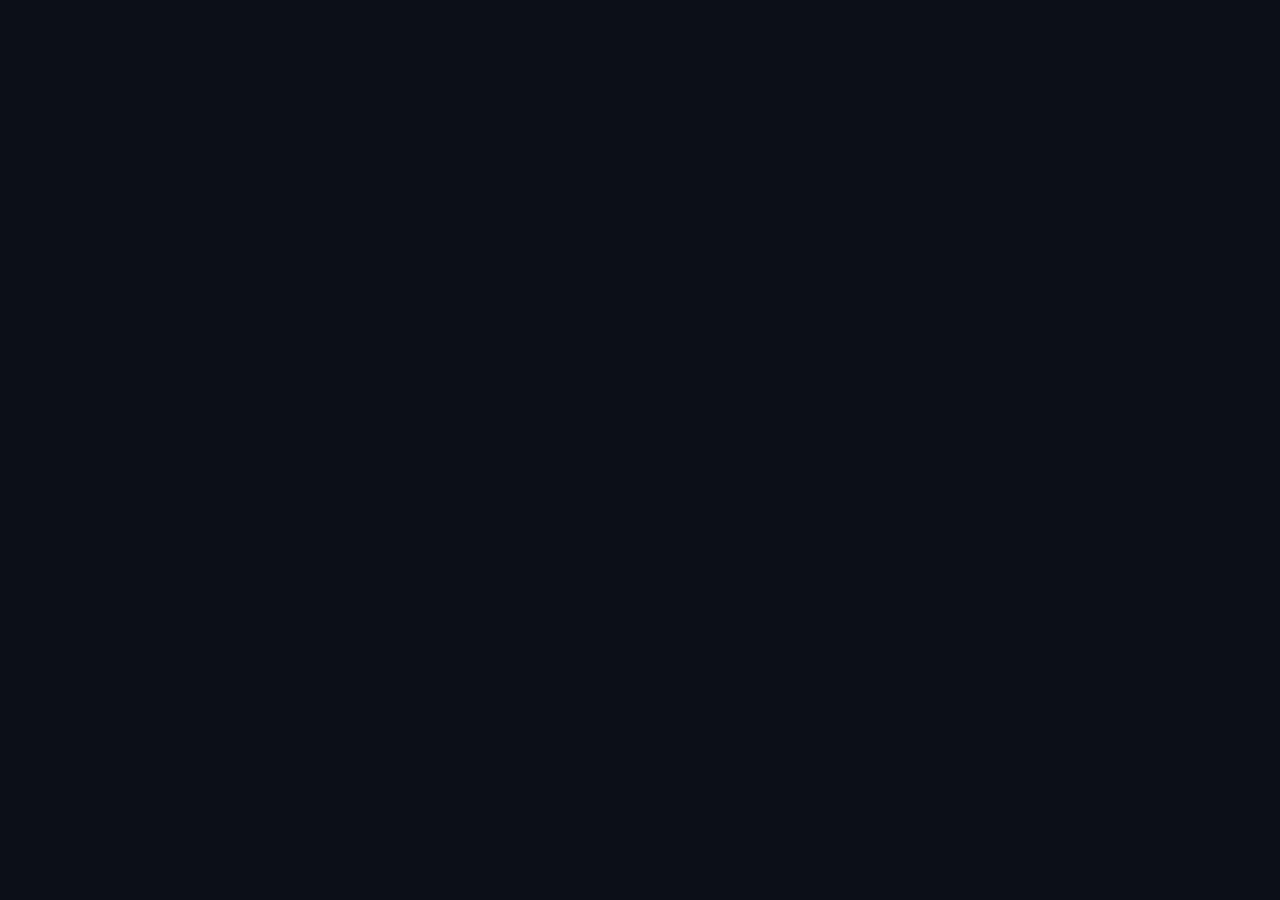
==== index.html @ 661e9dd3 "add utility classes and start on design-system.html" ====
<!DOCTYPE html>
<html lang="en">
  <head>
    <meta charset="UTF-8" />
    <meta name="viewport" content="width=device-width, initial-scale=1.0" />

    <link
      rel="icon"
      type="image/png"
      sizes="32x32"
      href="./assets/favicon-32x32.png"
    />

    <link rel="stylesheet" href="index.css" />

    <title>Frontend Mentor | Space tourism website</title>
  </head>
  <body></body>
</html>
---- index.css ----
/* -------------------------- */
/*      Custom Properties     */
/* -------------------------- */
:root {
  /* colors */
  --clr-dark: 230 35% 7%;
  --clr-light: 231 77% 90%;
  --clr-white: 0 0% 100%;

  /* font sizes */
  --fs-900: 9.375rem;
  --fs-800: 6.25rem;
  --fs-700: 3.5rem;
  --fs-600: 2rem;
  --fs-500: 1.75rem;
  --fs-400: 1.125rem;
  --fs-300: 1rem;
  --fs-200: 0.875rem;

  /* font-families */
  --ff-serif: 'Bellefair', serif;
  --ff-sans-cond: 'Barlow Condensed', sans-serif;
  --ff-sans-normal: 'Barlow', sans-serif;
}

/* -------------------------- */
/*           Reset            */
/* -------------------------- */

/* Box sizing */
*,
*::before,
*::after {
  box-sizing: border-box;
}

/* Reset margins */
body,
h1,
h2,
h3,
h4,
h5,
p,
figure,
picture {
  margin: 0;
}

h1,
h2,
h3,
h4,
h5,
h6,
p {
  font-weight: 400;
}

/* set up the body */
body {
  font-family: var(--ff-sans-normal);
  font-size: var(--fs-400);
  color: hsl(var(--clr-white));
  background-color: hsl(var(--clr-dark));
  line-height: 1.5;
  min-height: 100vh;
}

/* make images easier to work with */
img,
picture {
  max-width: 100%;
  display: block;
}

/* make form elements easier to work with */
input,
button,
textarea,
select {
  font: inherit;
}

/* remove animations for people who have turned them off */
@media (prefers-reduced-motion: reduce) {
  *,
  *::before,
  *::after {
    animation-duration: 0.01ms !important;
    animation-iteration-count: 1 !important;
    transition-duration: 0.01ms !important;
    scroll-behavior: auto !important;
  }
}

/* -------------------------- */
/*      Utility Classes       */
/* -------------------------- */

.flex {
  display: flex;
  gap: var(--gap, 1rem);
}

.grid {
  display: grid;
  gap: var(--gap, 1rem);
}

.flow > * + * {
  margin-top: var(--flow-space, 1rem);
  outline: 1px solid red;
}

.container {
  padding-inline: 2em;
  margin-inline: auto;
  max-width: 80rem;
}

/* visually hides content for sighted users but keeps it 
on the page for screen readers*/
.sr-only {
  position: absolute;
  width: 1px;
  height: 1px;
  padding: 0;
  margin: -1px;
  overflow: hidden;
  clip: rect(0, 0, 0, 0);
  white-space: nowrap;
  border: 0;
}

/* -------------------------- */
/*           Colors           */
/* -------------------------- */
.bg-dark {
  background-color: hsl(var(--clr-dark));
}

.bg-accent {
  background-color: hsl(var(--clr-light));
}

.bg-white {
  background-color: hsl(var(--clr-white));
}

.text-dark {
  color: hsl(var(--clr-dark));
}

.text-accent {
  color: hsl(var(--clr-light));
}

.text-white {
  color: hsl(var(--clr-white));
}

.example-component {
  background-color: hsl(var(--clr-light) / 20%);
}

/* -------------------------- */
/*         Typography         */
/* -------------------------- */

/* font utility classes */
.ff-serif {
  font-family: var(--ff-serif);
}
.ff-sans-cond {
  font-family: var(--ff-sans-cond);
}
.ff-sans-normal {
  font-family: var(--ff-sans-normal);
}

/* spacing utility classes */
.letter-spacing-1 {
  letter-spacing: 4.75px;
}
.letter-spacing-2 {
  letter-spacing: 2.7px;
}
.letter-spacing-3 {
  letter-spacing: 2.35px;
}

/* sets all letters in the text to uppercase */
.uppercase {
  text-transform: uppercase;
}

/* font size utility classes */
.fs-900 {
  font-size: var(--fs-900);
}
.fs-800 {
  font-size: var(--fs-800);
}
.fs-700 {
  font-size: var(--fs-700);
}
.fs-600 {
  font-size: var(--fs-600);
}
.fs-500 {
  font-size: var(--fs-500);
}
.fs-400 {
  font-size: var(--fs-400);
}
.fs-300 {
  font-size: var(--fs-300);
}
.fs-200 {
  font-size: var(--fs-200);
}

/* line height utility classes */
.fs-900,
.fs-800,
.fs-700,
.fs-600 {
  line-height: 1.1;
}

.numbered-title {
  font-family: var(--ff-sans-cond);
  font-size: var(--fs-500);
  text-transform: uppercase;
  letter-spacing: 4.72px;
}

.numbered-title span {
  margin-right: 0.5em;
  font-weight: 700;
  color: hsl(0, 0%, 50%);
}
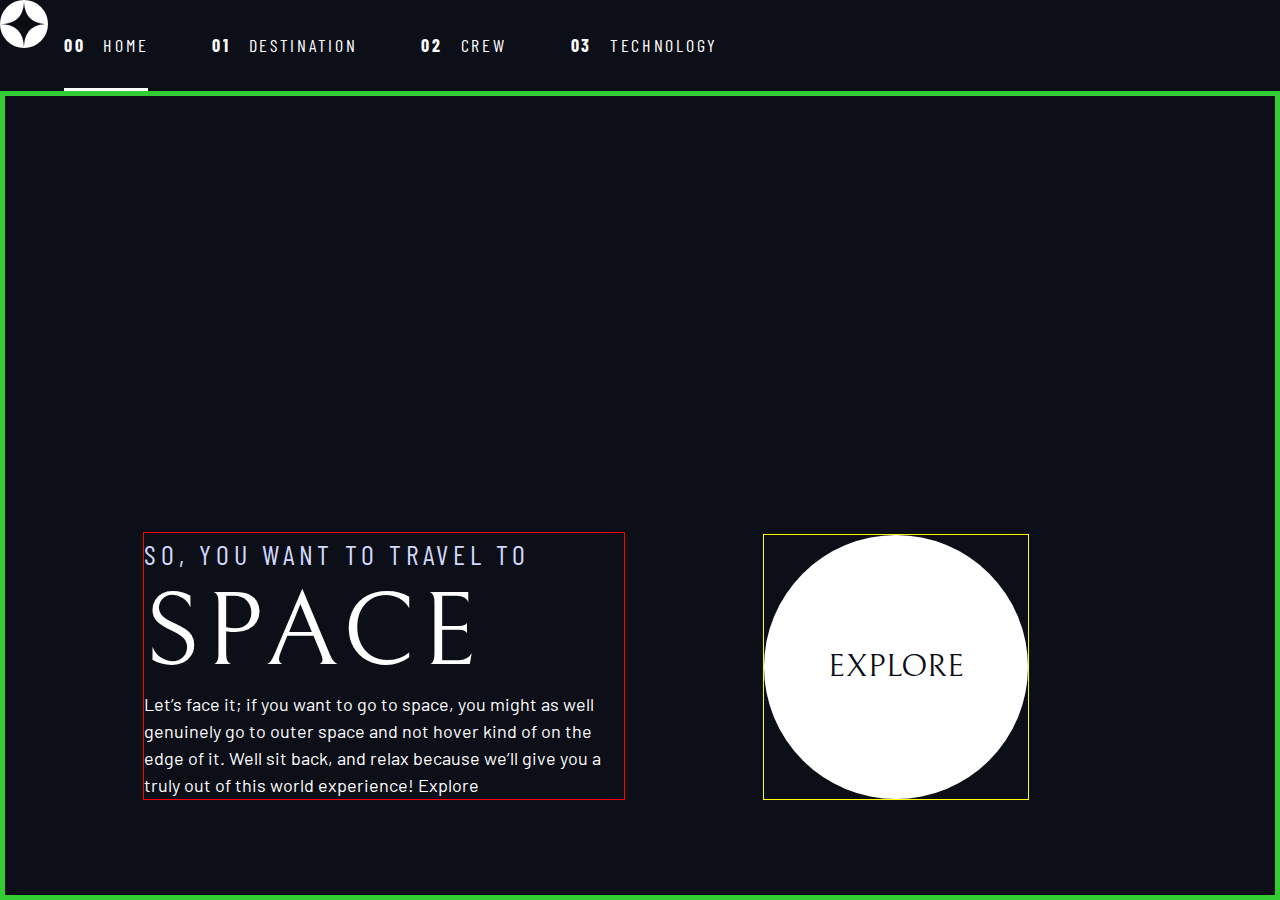
==== commit c865fdb1: "finish home page" ====
--- a/index.html
+++ b/index.html
@@ -13,7 +13,78 @@
 
     <link rel="stylesheet" href="index.css" />
 
+    <link rel="preconnect" href="https://fonts.googleapis.com" />
+    <link rel="preconnect" href="https://fonts.gstatic.com" crossorigin />
+    <link
+      href="https://fonts.googleapis.com/css2?family=Barlow+Condensed:wght@400;700&family=Bellefair&family=Barlow:wght@400;700&display=swap"
+      rel="stylesheet"
+    />
+
     <title>Frontend Mentor | Space tourism website</title>
   </head>
-  <body></body>
+  <body class="home">
+    <header class="primary-header flex">
+      <div>
+        <img
+          src="./assets/shared/logo.svg"
+          alt="space tourism logo"
+          class="logo"
+        />
+      </div>
+      <nav>
+        <ul class="primary-navigation underline-indicators flex">
+          <li>
+            <a
+              class="ff-sans-cond uppercase text-white letter-spacing-2 active"
+              href="index.html"
+              ><span>00</span>Home</a
+            >
+          </li>
+          <li>
+            <a
+              class="ff-sans-cond uppercase text-white letter-spacing-2"
+              href="destination.html"
+              ><span>01</span>Destination</a
+            >
+          </li>
+          <li>
+            <a
+              class="ff-sans-cond uppercase text-white letter-spacing-2"
+              href="crew.html"
+              ><span>02</span>Crew</a
+            >
+          </li>
+          <li>
+            <a
+              class="ff-sans-cond uppercase text-white letter-spacing-2"
+              href="technology.html"
+              ><span>03</span>Technology</a
+            >
+          </li>
+        </ul>
+      </nav>
+    </header>
+
+    <div class="grid-container grid-container--home">
+      <div>
+        <h1 class="text-accent fs-500 ff-sans-cond uppercase letter-spacing-1">
+          So, you want to travel to
+          <span class="block-display fs-900 ff-serif text-white">Space</span>
+        </h1>
+        <p>
+          Let’s face it; if you want to go to space, you might as well genuinely
+          go to outer space and not hover kind of on the edge of it. Well sit
+          back, and relax because we’ll give you a truly out of this world
+          experience! Explore
+        </p>
+      </div>
+      <div>
+        <a
+          href="#"
+          class="large-button uppercase text-dark bg-white ff-serif fs-600"
+          >Explore</a
+        >
+      </div>
+    </div>
+  </body>
 </html>
--- a/index.css
+++ b/index.css
@@ -8,12 +8,12 @@
   --clr-white: 0 0% 100%;
 
   /* font sizes */
-  --fs-900: 9.375rem;
-  --fs-800: 6.25rem;
-  --fs-700: 3.5rem;
-  --fs-600: 2rem;
+  --fs-900: clamp(5rem, 7vw + 1rem, 9.375rem);
+  --fs-800: 3.5rem;
+  --fs-700: 1.5rem;
+  --fs-600: 1rem;
   --fs-500: 1.75rem;
-  --fs-400: 1.125rem;
+  --fs-400: 0.9375rem;
   --fs-300: 1rem;
   --fs-200: 0.875rem;
 
@@ -21,6 +21,28 @@
   --ff-serif: 'Bellefair', serif;
   --ff-sans-cond: 'Barlow Condensed', sans-serif;
   --ff-sans-normal: 'Barlow', sans-serif;
+}
+
+/* tablet styles */
+@media (min-width: 35em) {
+  :root {
+    /* font sizes */
+    --fs-800: 5rem;
+    --fs-700: 2.5rem;
+    --fs-600: 1.5rem;
+    --fs-400: 1rem;
+  }
+}
+
+/* mobile styles */
+@media (min-width: 45em) {
+  :root {
+    /* font sizes */
+    --fs-800: 6.25rem;
+    --fs-700: 3.5rem;
+    --fs-600: 2rem;
+    --fs-400: 1.125rem;
+  }
 }
 
 /* -------------------------- */
@@ -65,6 +87,8 @@
   background-color: hsl(var(--clr-dark));
   line-height: 1.5;
   min-height: 100vh;
+  display: grid;
+  grid-template-rows: min-content 1fr;
 }
 
 /* make images easier to work with */
@@ -108,15 +132,64 @@
   gap: var(--gap, 1rem);
 }
 
+.block-display {
+  display: block;
+}
+
+/* means choose all elements (second *) that have an adjacent sibling (+) 
+   of any element (first *) with no extra specificity */
+/* can alternatively be written as *:where(:not(:first-child)) */
+/* the "where" is where the specificity is not added in the alternative method */
+/* if specifity is desired, "is" is used instead of "where" */
 .flow > * + * {
   margin-top: var(--flow-space, 1rem);
-  outline: 1px solid red;
 }
 
 .container {
   padding-inline: 2em;
   margin-inline: auto;
   max-width: 80rem;
+}
+
+.grid-container {
+  border: 5px solid limegreen;
+  display: grid;
+  text-align: center;
+  place-items: center;
+  padding-inline: 1rem;
+}
+
+/* ch means characters */
+.grid-container * {
+  max-width: 50ch;
+}
+
+/* needs to be put into a separate media query after 
+   the original grid container and not before */
+@media (min-width: 45em) {
+  .grid-container {
+    column-gap: var(--container-gap, 2rem);
+    grid-template-columns: minmax(1rem, 1fr) repeat(2, minmax(0, 30rem)) minmax(
+        1rem,
+        1fr
+      );
+    text-align: left;
+  }
+
+  .grid-container > *:first-child {
+    grid-column: 2;
+    outline: 1px solid red;
+  }
+
+  .grid-container > *:last-child {
+    grid-column: 3;
+    outline: 1px solid yellow;
+  }
+
+  .grid-container--home {
+    padding-bottom: 6rem;
+    align-items: end;
+  }
 }
 
 /* visually hides content for sighted users but keeps it 
@@ -160,10 +233,6 @@
   color: hsl(var(--clr-white));
 }
 
-.example-component {
-  background-color: hsl(var(--clr-light) / 20%);
-}
-
 /* -------------------------- */
 /*         Typography         */
 /* -------------------------- */
@@ -221,7 +290,7 @@
   font-size: var(--fs-200);
 }
 
-/* line height utility classes */
+/* line height utility class */
 .fs-900,
 .fs-800,
 .fs-700,
@@ -241,3 +310,128 @@
   font-weight: 700;
   color: hsl(0, 0%, 50%);
 }
+
+/* -------------------------- */
+/*         Components         */
+/* -------------------------- */
+.large-button {
+  font-size: 2rem;
+  position: relative;
+  padding: 0 2em;
+  /* can be done with display: flex and 
+  justify-content/align-items but it takes
+  an extra line */
+  display: inline-grid;
+  place-items: center;
+  /* adjusts the size to a box which has a
+  1:1 aspect ratio */
+  aspect-ratio: 1;
+  border-radius: 50%;
+  text-decoration: none;
+  z-index: 1;
+}
+
+.large-button::after {
+  content: '';
+  position: absolute;
+  z-index: -1;
+  background: hsl(var(--clr-white) / 0.15);
+  width: 100%;
+  height: 100%;
+  border-radius: 50%;
+  opacity: 0%;
+  transition: opacity 500ms linear, transform 500ms ease-in-out;
+}
+
+.large-button:hover::after,
+.large-button:focus::after {
+  opacity: 1;
+  transform: scale(1.5);
+}
+
+.primary-navigation {
+  --gap: 4rem;
+  --underline-gap: 2rem;
+  list-style: none;
+  padding: 0;
+  margin: 0;
+}
+
+.primary-navigation a {
+  text-decoration: none;
+}
+
+.primary-navigation a > span {
+  font-weight: 700;
+  margin-right: 1em;
+}
+
+.underline-indicators * {
+  padding: var(--underline-gap, 1rem) 0;
+  cursor: pointer;
+}
+
+.underline-indicators li > *,
+.underline-indicators button {
+  border: 0;
+  border-bottom: 0.2rem solid hsl(var(--clr-white) / 0);
+}
+
+.underline-indicators li > *:hover,
+*:focus,
+.underline-indicators button:hover,
+button:focus {
+  border-color: hsl(var(--clr-white) / 0.25);
+}
+
+.underline-indicators li > .active,
+.underline-indicators > [aria-selected='true'] {
+  color: hsl(var(--clr-white));
+  border-color: hsl(var(--clr-white));
+}
+
+.tab-list {
+  --gap: 2rem;
+}
+
+.dot-indicators > * {
+  cursor: pointer;
+  border-radius: 50%;
+  aspect-ratio: 1;
+  padding: 0.5em;
+  border: 0;
+  background-color: hsl(var(--clr-white) / 0.25);
+}
+
+.dot-indicators > *:hover,
+.dot-indicators > *:focus {
+  background-color: hsl(var(--clr-white) / 0.5);
+}
+
+.dot-indicators > [aria-selected='true'] {
+  background-color: hsl(var(--clr-white));
+}
+
+.number-indicators > button {
+  cursor: pointer;
+  padding: 0 1em;
+  aspect-ratio: 1;
+  border-radius: 50%;
+  border: 2px solid hsl(var(--clr-white) / 0.25);
+}
+
+.number-indicators > *:hover,
+.number-indicators > *:focus {
+  border-color: hsl(var(--clr-white) / 0.5);
+}
+
+.number-indicators > [aria-selected='true'] {
+  color: hsl(var(--clr-dark));
+  background-color: hsl(var(--clr-white));
+}
+
+/* ------------------------ */
+/* Page Specific background */
+/* ------------------------ */
+.home {
+}
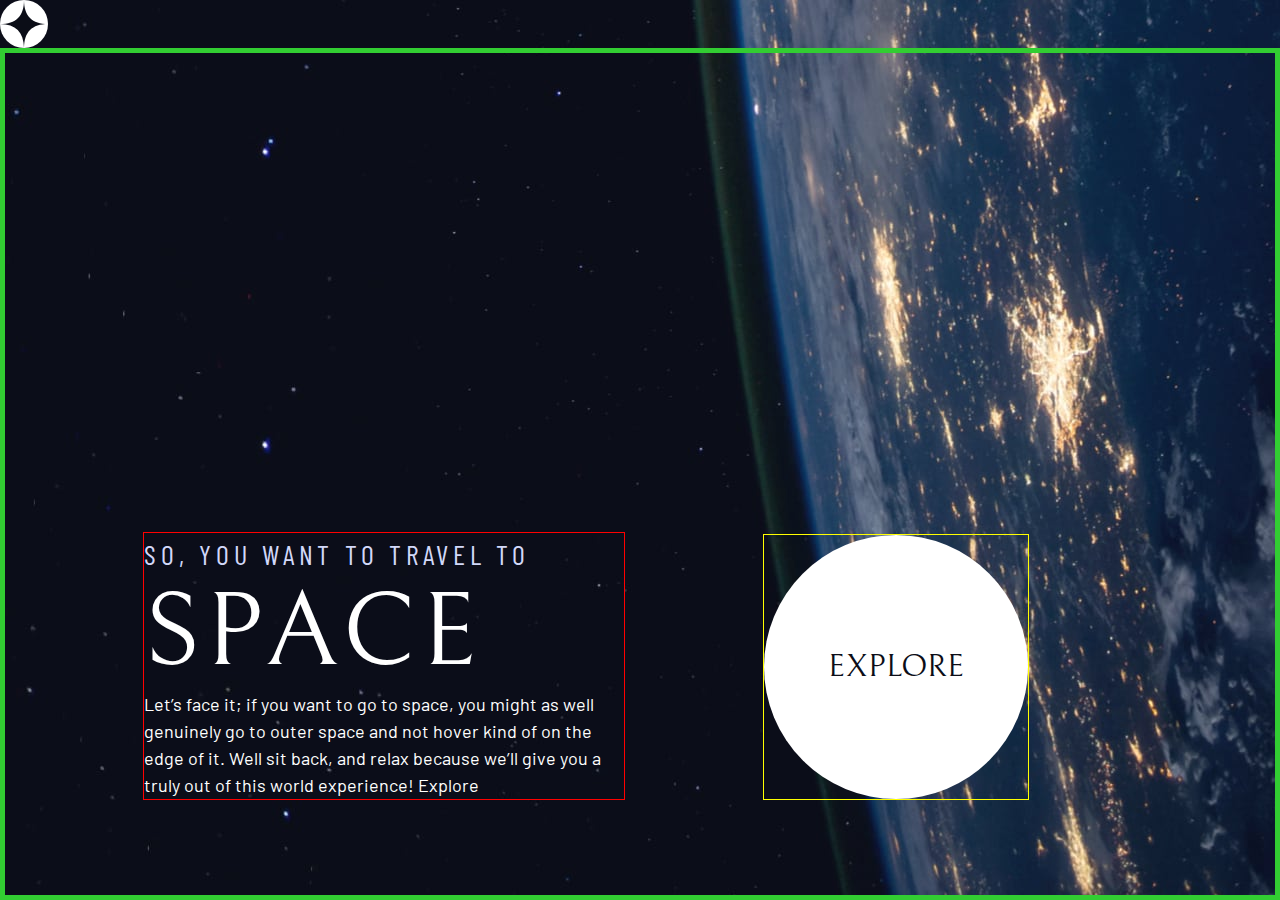
==== commit 8b1d373b: "add background image to home page" ====
--- a/index.html
+++ b/index.html
@@ -31,7 +31,7 @@
           class="logo"
         />
       </div>
-      <nav>
+      <!-- <nav>
         <ul class="primary-navigation underline-indicators flex">
           <li>
             <a
@@ -62,7 +62,7 @@
             >
           </li>
         </ul>
-      </nav>
+      </nav> -->
     </header>
 
     <div class="grid-container grid-container--home">
--- a/index.css
+++ b/index.css
@@ -433,5 +433,24 @@
 /* ------------------------ */
 /* Page Specific background */
 /* ------------------------ */
+body {
+  background-size: cover;
+  background-position: bottom-center;
+}
+
 .home {
-}
+  background-image: url(./assets/home/background-home-mobile.jpg);
+}
+
+@media (min-width: 35em) {
+  .home {
+    background-position: center center;
+    background-image: url(./assets/home/background-home-tablet.jpg);
+  }
+}
+
+@media (min-width: 45em) {
+  .home {
+    background-image: url(./assets/home/background-home-desktop.jpg);
+  }
+}
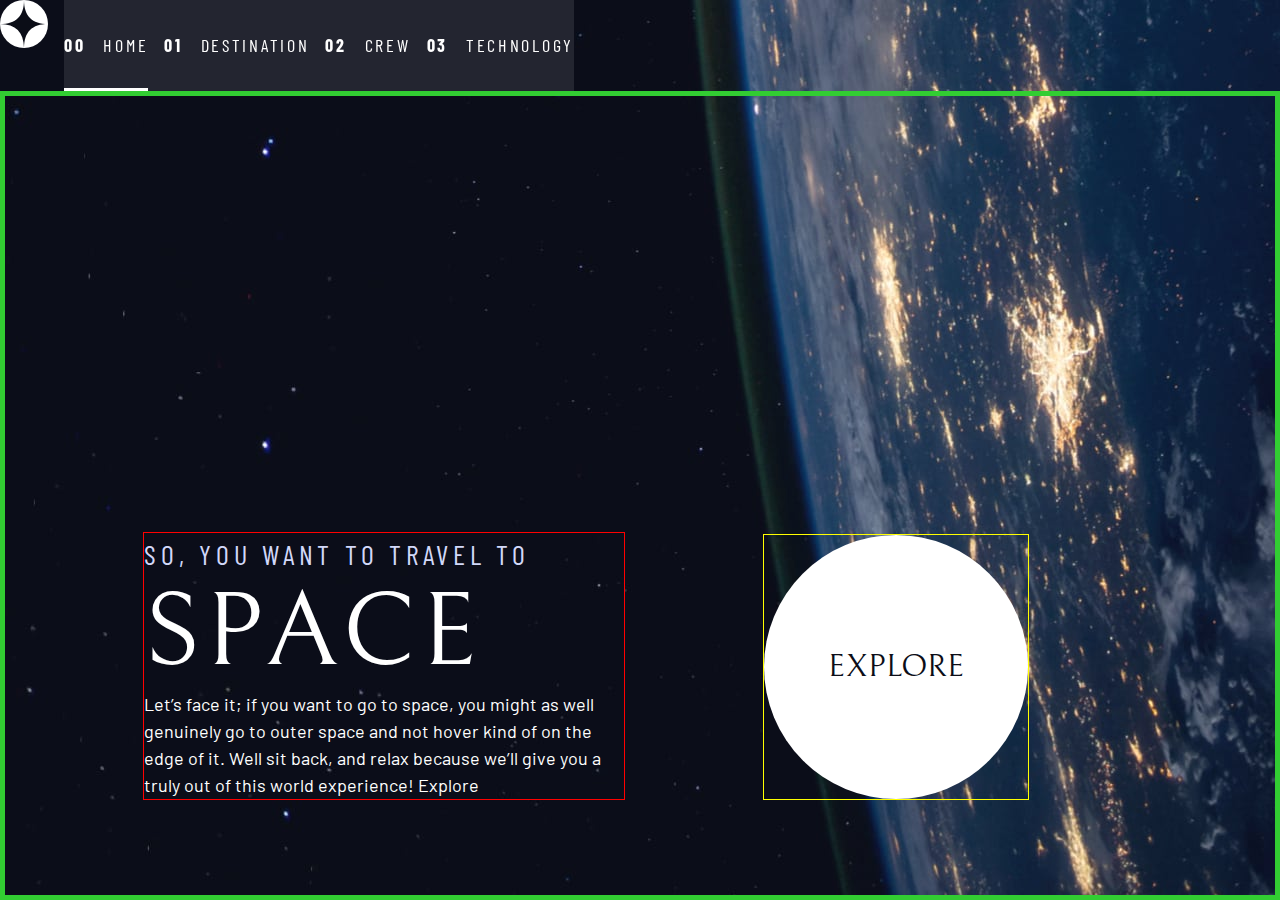
==== commit 13f39310: "complete basic navigation bar" ====
--- a/index.html
+++ b/index.html
@@ -21,6 +21,7 @@
     />
 
     <title>Frontend Mentor | Space tourism website</title>
+    <script src="index.js" defer></script>
   </head>
   <body class="home">
     <header class="primary-header flex">
@@ -31,8 +32,25 @@
           class="logo"
         />
       </div>
-      <!-- <nav>
-        <ul class="primary-navigation underline-indicators flex">
+      <!-- aria-controls attribute identifies the element (or elements) 
+           whose contents or presence are controlled by the element on 
+           which this attribute is set 
+      -->
+      <!-- this includes things like interactive or input control, be it 
+           a checkbox, radio button, tab panel, icon, toggles
+      -->
+      <button class="mobile-nav-toggle" aria-controls="primary-navigation">
+        <!-- The aria-expanded attribute is set on an element to indicate 
+             if a control is expanded or collapsed, and whether or not its 
+             child elements are displayed or hidden. 
+        -->
+        <span class="sr-only" aria-expanded="false">Menu</span>
+      </button>
+      <nav>
+        <ul
+          class="primary-navigation underline-indicators flex"
+          data-visible="false"
+        >
           <li>
             <a
               class="ff-sans-cond uppercase text-white letter-spacing-2 active"
@@ -62,7 +80,7 @@
             >
           </li>
         </ul>
-      </nav> -->
+      </nav>
     </header>
 
     <div class="grid-container grid-container--home">
--- a/index.css
+++ b/index.css
@@ -89,6 +89,8 @@
   min-height: 100vh;
   display: grid;
   grid-template-rows: min-content 1fr;
+
+  overflow-x: hidden;
 }
 
 /* make images easier to work with */
@@ -350,11 +352,56 @@
 }
 
 .primary-navigation {
-  --gap: 4rem;
   --underline-gap: 2rem;
   list-style: none;
   padding: 0;
   margin: 0;
+  background: hsl(var(--clr-white) / 0.1);
+  backdrop-filter: blur(20px);
+}
+
+.mobile-nav-toggle {
+  display: none;
+}
+
+@media (max-width: 35rem) {
+  .primary-navigation {
+    --underline-gap: 0.5rem;
+    list-style: none;
+    padding: 0;
+    margin: 0;
+    flex-direction: column;
+    /* takes the element out of the flow of the HTML document */
+    position: fixed;
+    /* shorthand for top right bottom left properties */
+    inset: 0 0 0 30%;
+    /* puts the navigation above the explore button */
+    z-index: 2;
+    padding: min(20rem, 10vh) 2rem;
+  }
+
+  .primary-navigation[data-visible='true'] {
+    transform: translateX(0);
+  }
+
+  .mobile-nav-toggle {
+    display: block;
+    position: absolute;
+    z-index: 3;
+    right: 1rem;
+    top: 2rem;
+    background: transparent;
+    background-image: url(./assets/shared/icon-hamburger.svg);
+    background-repeat: no-repeat;
+    width: 1.5rem;
+    aspect-ratio: 1;
+    border: 0;
+    transform: translateX(100%);
+  }
+
+  .primary-navigation.underline-indicators * {
+    border: 0;
+  }
 }
 
 .primary-navigation a {
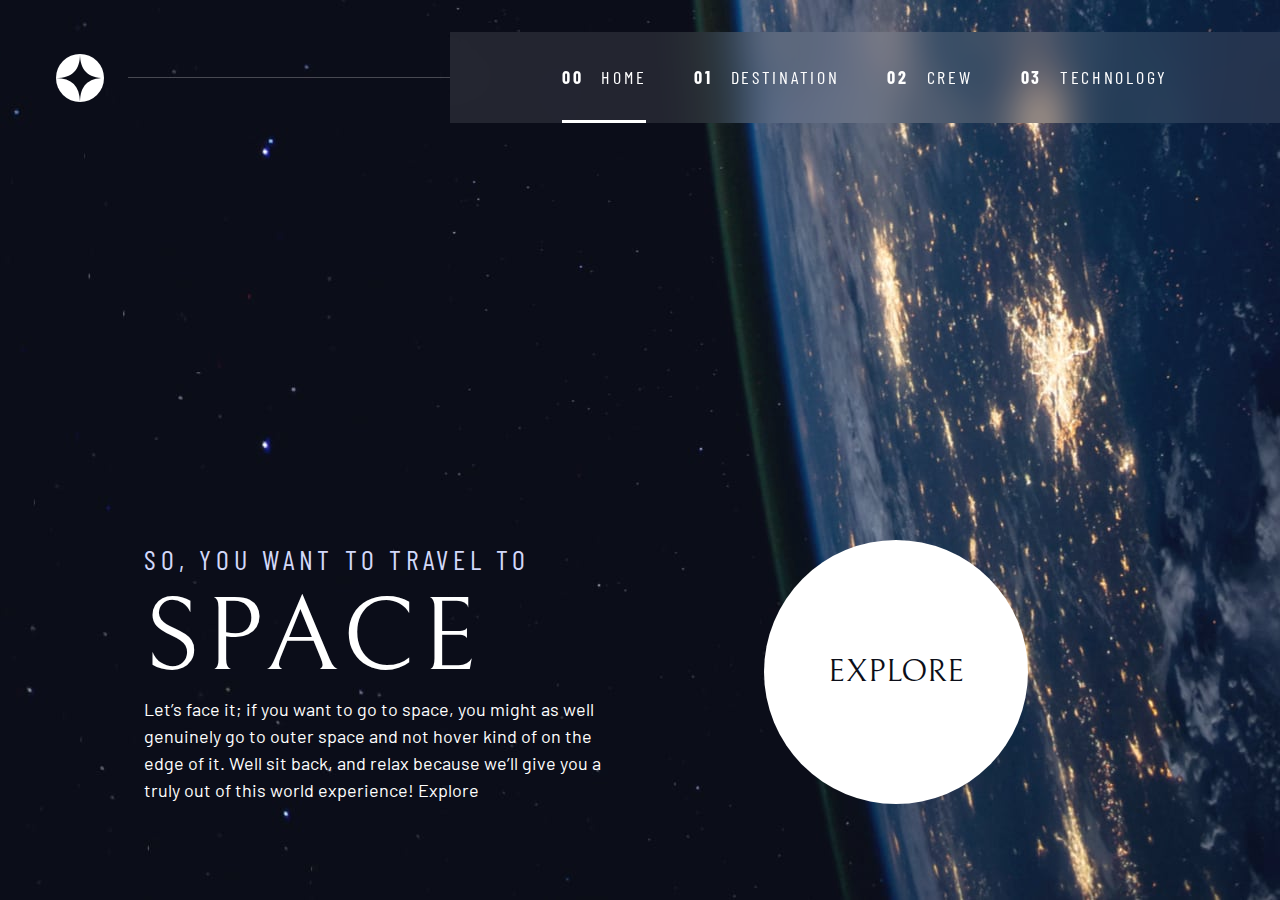
==== commit bd83b9a7: "made accessibility changes for screen readers and keyboard users" ====
--- a/index.html
+++ b/index.html
@@ -24,6 +24,7 @@
     <script src="index.js" defer></script>
   </head>
   <body class="home">
+    <a class="skip-to-content" href="#main">Skip to content</a>
     <header class="primary-header flex">
       <div>
         <img
@@ -52,24 +53,26 @@
           data-visible="false"
         >
           <li>
+            <!-- aria-hidden="true" keeps the content visible to
+            the user but hides it for screen readers -->
             <a
               class="ff-sans-cond uppercase text-white letter-spacing-2 active"
               href="index.html"
-              ><span>00</span>Home</a
+              ><span aria-hidden="true">00</span>Home</a
             >
           </li>
           <li>
             <a
               class="ff-sans-cond uppercase text-white letter-spacing-2"
               href="destination.html"
-              ><span>01</span>Destination</a
+              ><span aria-hidden="true">01</span>Destination</a
             >
           </li>
           <li>
             <a
               class="ff-sans-cond uppercase text-white letter-spacing-2"
               href="crew.html"
-              ><span>02</span>Crew</a
+              ><span aria-hidden="true">02</span>Crew</a
             >
           </li>
           <li>
@@ -83,7 +86,8 @@
       </nav>
     </header>
 
-    <div class="grid-container grid-container--home">
+    <!-- main acts as a landmark for screen readers -->
+    <main id="main" class="grid-container grid-container--home">
       <div>
         <h1 class="text-accent fs-500 ff-sans-cond uppercase letter-spacing-1">
           So, you want to travel to
@@ -103,6 +107,6 @@
           >Explore</a
         >
       </div>
-    </div>
+    </main>
   </body>
 </html>
--- a/index.css
+++ b/index.css
@@ -154,9 +154,8 @@
 }
 
 .grid-container {
-  border: 5px solid limegreen;
+  text-align: center;
   display: grid;
-  text-align: center;
   place-items: center;
   padding-inline: 1rem;
 }
@@ -170,22 +169,17 @@
    the original grid container and not before */
 @media (min-width: 45em) {
   .grid-container {
+    text-align: left;
     column-gap: var(--container-gap, 2rem);
-    grid-template-columns: minmax(1rem, 1fr) repeat(2, minmax(0, 30rem)) minmax(
-        1rem,
-        1fr
-      );
-    text-align: left;
+    grid-template-columns: minmax(1rem, 1fr) repeat(2, minmax(0, 30rem)) minmax(1rem, 1fr);
   }
 
   .grid-container > *:first-child {
     grid-column: 2;
-    outline: 1px solid red;
   }
 
   .grid-container > *:last-child {
     grid-column: 3;
-    outline: 1px solid yellow;
   }
 
   .grid-container--home {
@@ -208,6 +202,28 @@
   border: 0;
 }
 
+/* a skip to content link for keyboard users */
+.skip-to-content {
+  /* takes the box out of the flow of the document so
+  it can translate itself in and out of the page */
+  position: absolute;
+  z-index: 9999;
+  background: hsl(var(--clr-white));
+  color: hsl(var(--clr-dark));
+  padding: .5em 1em;
+  margin-inline: auto;
+  /* moves the box out of the page by default */
+  transform: translateY(-100%);
+  /* transitions for the box */
+  transition: transform 500ms ease-in-out;
+}
+
+/* transitions the box into the website when it is
+focused on (usually by keyboard) */
+.skip-to-content:focus {
+  transform: translateX(0);
+}
+
 /* -------------------------- */
 /*           Colors           */
 /* -------------------------- */
@@ -319,27 +335,27 @@
 .large-button {
   font-size: 2rem;
   position: relative;
-  padding: 0 2em;
+  z-index: 1;
   /* can be done with display: flex and 
   justify-content/align-items but it takes
   an extra line */
   display: inline-grid;
+  padding: 0 2em;
+  border-radius: 50%;
   place-items: center;
   /* adjusts the size to a box which has a
   1:1 aspect ratio */
   aspect-ratio: 1;
-  border-radius: 50%;
   text-decoration: none;
-  z-index: 1;
 }
 
 .large-button::after {
   content: '';
   position: absolute;
   z-index: -1;
-  background: hsl(var(--clr-white) / 0.15);
   width: 100%;
   height: 100%;
+  background: hsl(var(--clr-white) / 0.15);
   border-radius: 50%;
   opacity: 0%;
   transition: opacity 500ms linear, transform 500ms ease-in-out;
@@ -351,7 +367,22 @@
   transform: scale(1.5);
 }
 
+/* primary-header */
+
+.logo {
+  margin: 1.5rem clamp(1.5rem, 5vw, 3.5rem);
+}
+
+.primary-header {
+  /* pushes the navbar to the right side of the page */
+  justify-content: space-between;
+  /* keeps the logo vertically centered */
+  align-items: center;
+}
+
 .primary-navigation {
+  /* adds space between the navigation elements */
+  --gap: 3rem;
   --underline-gap: 2rem;
   list-style: none;
   padding: 0;
@@ -360,6 +391,15 @@
   backdrop-filter: blur(20px);
 }
 
+.primary-navigation a {
+  text-decoration: none;
+}
+
+.primary-navigation a > span {
+  font-weight: 700;
+  margin-right: 1em;
+}
+
 .mobile-nav-toggle {
   display: none;
 }
@@ -367,17 +407,18 @@
 @media (max-width: 35rem) {
   .primary-navigation {
     --underline-gap: 0.5rem;
+    /* takes the element out of the flow of the HTML document */
+    position: fixed;
+    /* puts the navigation above the explore button */
+    z-index: 2;
+    inset: 0 0 0 30%;
     list-style: none;
-    padding: 0;
+    /* shorthand for top right bottom left properties */
+    padding: min(20rem, 10vh) 2rem;
     margin: 0;
     flex-direction: column;
-    /* takes the element out of the flow of the HTML document */
-    position: fixed;
-    /* shorthand for top right bottom left properties */
-    inset: 0 0 0 30%;
-    /* puts the navigation above the explore button */
-    z-index: 2;
-    padding: min(20rem, 10vh) 2rem;
+    transform: translateX(100%);
+    transition: transform 500ms ease-in-out;
   }
 
   .primary-navigation[data-visible='true'] {
@@ -393,29 +434,78 @@
     background: transparent;
     background-image: url(./assets/shared/icon-hamburger.svg);
     background-repeat: no-repeat;
+    background-position: center;
     width: 1.5rem;
     aspect-ratio: 1;
     border: 0;
-    transform: translateX(100%);
+  }
+
+  .mobile-nav-toggle[aria-expanded="true"] {
+    background-image: url(./assets/shared/icon-close.svg);
+  }
+
+  .mobile-nav-toggle:focus-visible {
+    outline: 5px solid white;
+    outline-offset: 5px;
   }
 
   .primary-navigation.underline-indicators * {
     border: 0;
   }
-}
-
-.primary-navigation a {
-  text-decoration: none;
-}
-
-.primary-navigation a > span {
-  font-weight: 700;
-  margin-right: 1em;
 }
 
 .underline-indicators * {
   padding: var(--underline-gap, 1rem) 0;
   cursor: pointer;
+}
+
+@media (min-width: 35em) {
+  .primary-navigation {
+    padding-inline: clamp(3rem, 100vw, 7rem);
+  }
+}
+
+/* medium screen sizes */
+@media (min-width: 35em) and (max-width: 44.999em) {
+
+  .primary-navigation {
+    /* makes it so that the navigation items are not at the edge of the translucent box */
+    padding-inline: 3rem;
+  }
+
+  /* removes the numbers from the navigation menu */
+  .primary-navigation a > span {
+    display: none;
+  }
+}
+
+@media (min-width: 44.999em) {
+  /* creates the decorative line which is just
+  a div with a really small size with its
+  border showing */
+  .primary-header::after {
+    content: '';
+    display: block;
+    position: relative;
+    height: 1px;
+    width: 100%;
+    /* moves the decorative line so that it
+    covers some of the empty space on the
+    navigation menu */
+    margin-right: -3rem;
+    background: hsl(var(--clr-white) / .25);
+  }
+
+  /* responsible for creating the decorative 
+  line on the navigation menu */
+  nav {
+    order: 2;
+  }
+
+  .primary-navigation {
+    margin-block: 2rem;
+    /* padding-inline: 7rem; */
+  }
 }
 
 .underline-indicators li > *,
@@ -443,11 +533,11 @@
 
 .dot-indicators > * {
   cursor: pointer;
+  border: 0;
   border-radius: 50%;
+  padding: 0.5em;
+  background-color: hsl(var(--clr-white) / 0.25);
   aspect-ratio: 1;
-  padding: 0.5em;
-  border: 0;
-  background-color: hsl(var(--clr-white) / 0.25);
 }
 
 .dot-indicators > *:hover,
@@ -461,9 +551,9 @@
 
 .number-indicators > button {
   cursor: pointer;
+  border-radius: 50%;
   padding: 0 1em;
   aspect-ratio: 1;
-  border-radius: 50%;
   border: 2px solid hsl(var(--clr-white) / 0.25);
 }
 
